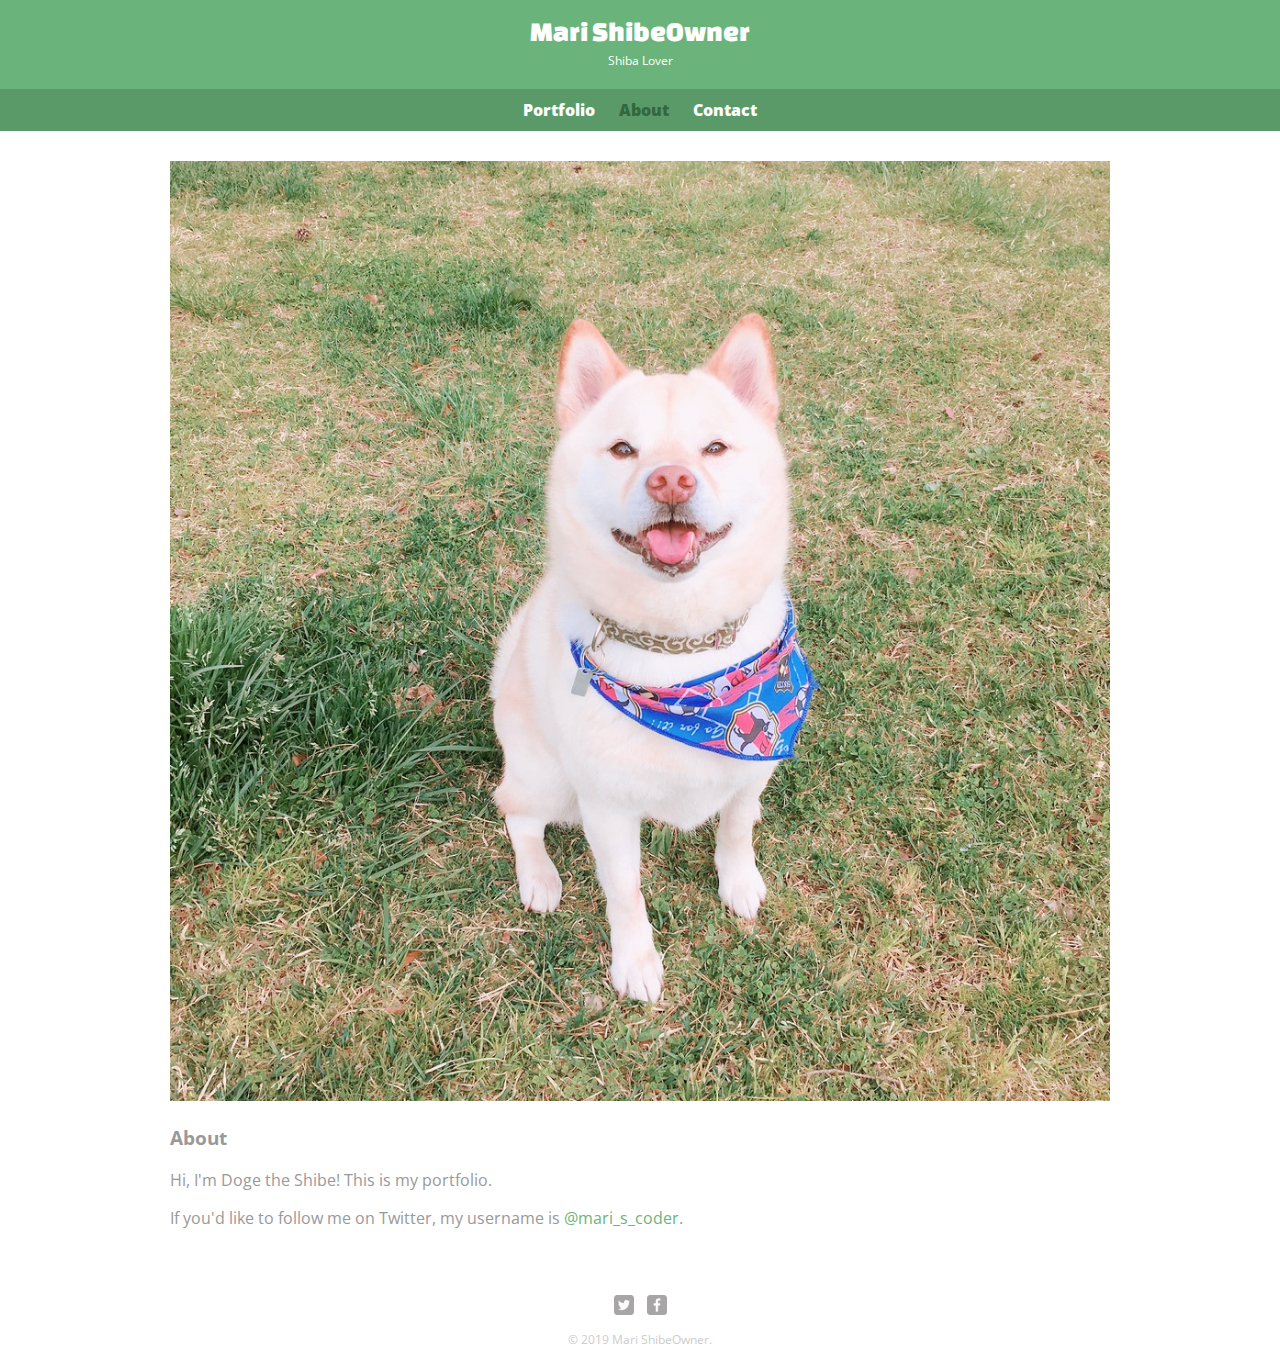
==== about.html @ 576730d1 "create about.html" ====
<!DOCTYPE html>
<html>
  <head>
    <meta charset="utf-8">
    <title>Mari ShibeOwner | Shiba Lover</title>
    <link rel="stylesheet" href="css/normalize.css">
    <link href="https://fonts.googleapis.com/css?family=Changa+One|Open+Sans:400,400i,700,700i,800&display=swap" rel="stylesheet">
    <link rel="stylesheet" href="css/main.css">
  </head>
  <body>
    <header>
      <a href="index.html" id="logo">
        <h1>Mari ShibeOwner</h1>
        <h2>Shiba Lover</h2>
      </a>
      <nav>
        <ul>
          <li><a href="index.html" >Portfolio</a></li>
          <li><a href="about.html" class="selected">About</a></li>
          <li><a href="contact.html">Contact</a></li>
        </ul>
      </nav>
    </header>
    <div id="wrapper">    
    <section>
      <img src="img/dogemw.jpg" alt="Photograph of Doge" class="profile-photo">
      <h3>About</h3>
      <p>Hi, I'm Doge the Shibe! This is my portfolio. </p>
      <p>If you'd like to follow me on Twitter, my username is <a href="twitter.com/mari_s_coder">@mari_s_coder.</a></p>
    </section>
    <footer>
      <a href="http://twitter.com/mari_s_coder"><img src="img/twitter-wrap.png" alt="Twitter Logo" class="social-icon"></a>
      <a href="http://facebook.com/addyourfbaccount"><img src="img/facebook-wrap.png" alt="Facebook Logo" class="social-icon"></a>
      <p>&copy; 2019 Mari ShibeOwner.</p>
  </footer>
  </div>
  </body>  
</html>
---- css/main.css ----
/*****************
GENERAL
******************/

body {
  font-family: 'Open Sans', sans-seif;
}


#wrapper {
  max-width: 940px;
  margin: 0 auto;
  padding: 0 5%;
}

a {
  text-decoration: none;
}
  
img {
  max-width: 100%;
}

/*****************
HEADING
******************/

header {
  float: left;
  margin: 0 0  30px 0;
  padding: 5px 0 0 0;
  width: 100%;
}

#logo {
  text-align: center;
  margin: 0;
}

h1 {
  font-family: 'Changa One', sans-serif;
  margin: 15px 0;
  font-size: 1.75em;
  font-weight: normal;
  line-height: 0.8em;
}

h2 {
  font-size: 0.75em;
  margin: -5px 0 0;
  font-weight: normal;
}

/*****************
NAVIGATION
******************/

nav {
  text-align: center;
  padding: 10px 0;
  margin: 20px 0 0;
}

nav ul {
  list-style: none;
  margin: 0 10px;
  padding: 0;
}

nav li {
  display: inline-block;
}

nav a {
  font-weight: 800;
  padding: 15px 10px;
}
/*****************
FOOTER
******************/

footer {
  font-size: 0.75em;
  text-align: center;
  clear: both;
  padding-top: 50px;
  color: #ccc;
}

.social-icon {
  width: 20px;
  height: 20px;
  margin: 0 5px;
}
/*****************
PAGE: PORTFOLIO
******************/

#gallery {
  margin: 0;
  padding: 0;
  list-style: none;
}

#gallery li {
  float: left;
  width: 45%;
  margin: 2.5%;
  background-color: #f5f5f5;
  color: #bdc3c7;
}

#gallery li a p {
  margin: 0;
  padding: 5%;
  font-size: 0.75em;
  color: #bdc3c7;
}




/*****************
COLORS
******************/

/* site body */
body {
  background-color: #fff;
  color: #999;
}

/* green header */
header {
  background: #6ab47b;
  border-color: #599a68;
}

/* nav background on mobile */
nav {
  background: #599a68;
}

/* logo text */
h1, h2 {
  color: #fff;
}

/* links */
a {
  color: #6ab47b;
}

/* nav link */
nav a, nav a:visited {
  color: #fff;
}
/* selected nav link */
nav a.selected, nav a:hover {
  color: #32673f;
}
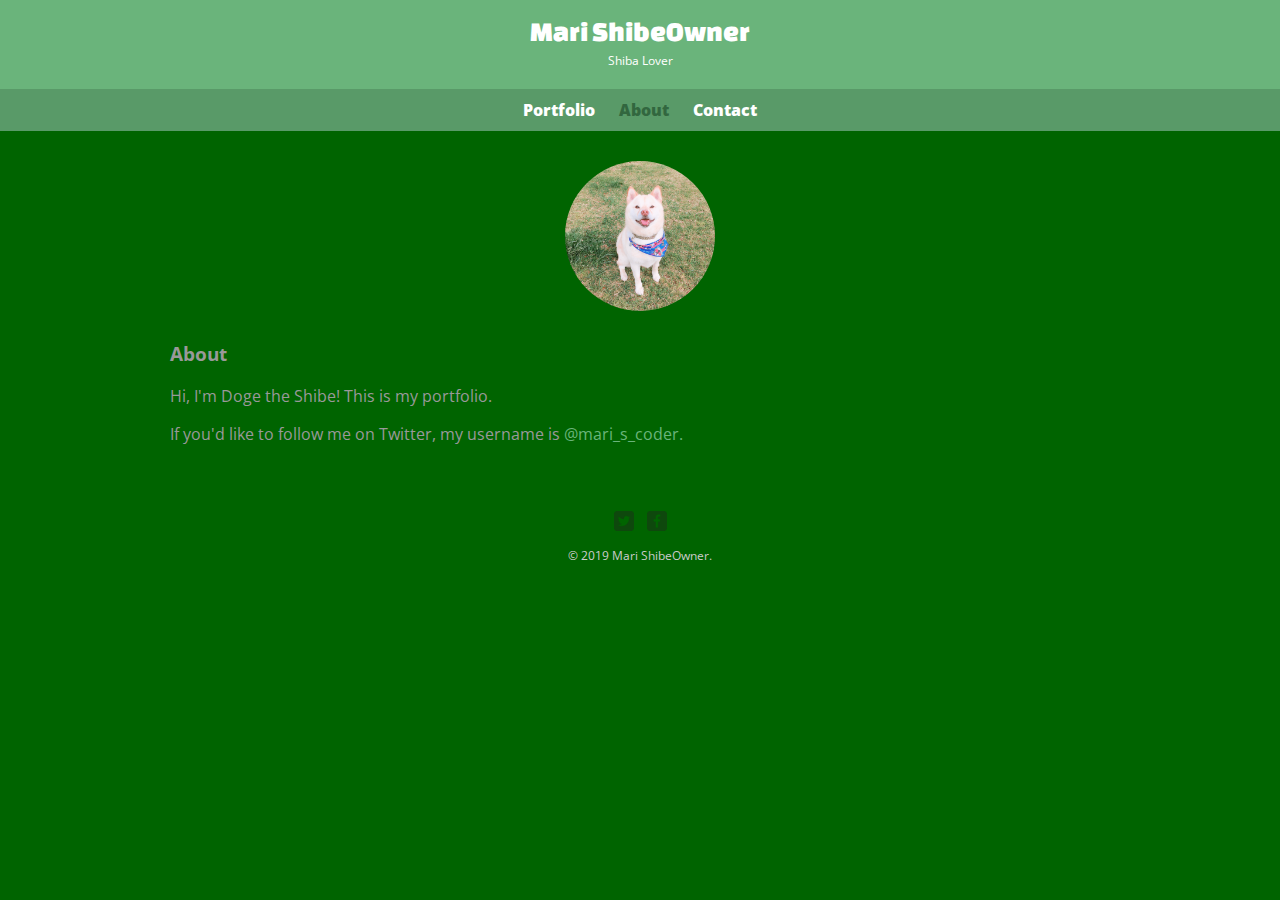
==== commit af01336d: "add responsive css" ====
--- a/about.html
+++ b/about.html
@@ -6,6 +6,7 @@
     <link rel="stylesheet" href="css/normalize.css">
     <link href="https://fonts.googleapis.com/css?family=Changa+One|Open+Sans:400,400i,700,700i,800&display=swap" rel="stylesheet">
     <link rel="stylesheet" href="css/main.css">
+    <link rel="stylesheet" href="css/responsive.css">
   </head>
   <body>
     <header>
--- a/css/main.css
+++ b/css/main.css
@@ -19,6 +19,10 @@
   
 img {
   max-width: 100%;
+}
+
+h3 {
+  margin: 0 0 1em 0;
 }
 
 /*****************
@@ -117,7 +121,47 @@
   color: #bdc3c7;
 }
 
-
+/*****************
+PAGE: ABOUT
+******************/
+
+.profile-photo {
+  display: block;
+  max-width: 150px;
+  margin: 0 auto 30px;
+  border-radius: 100%;
+}
+
+/*****************
+PAGE: CONTACT
+******************/
+.contact-info {
+  list-style: none;
+  padding: 0;
+  margin: 0;
+  font-size: 0.9em;
+}
+
+.contact-info a {
+  display: block;
+  min-height: 20px;
+  background-repeat: no-repeat;
+  background-size: 20px 20px;
+  padding: 0 0 0 30px;
+  margin: 0 0 10px;
+}
+
+.contact-info li.phone a {
+  background-image: url('../img/phone.png');
+}
+
+.contact-info li.mail a {
+  background-image: url('../img/mail.png');
+}
+
+.contact-info li.twitter a {
+  background-image: url('../img/twitter.png');
+}
 
 
 /*****************
--- a/css/responsive.css
+++ b/css/responsive.css
@@ -0,0 +1,11 @@
+@media screen and (min-width: 480px) {
+  body {
+    background: navy;
+  }
+}
+
+@media screen and (min-width: 660px) {
+  body {
+    background: darkgreen;
+  }
+}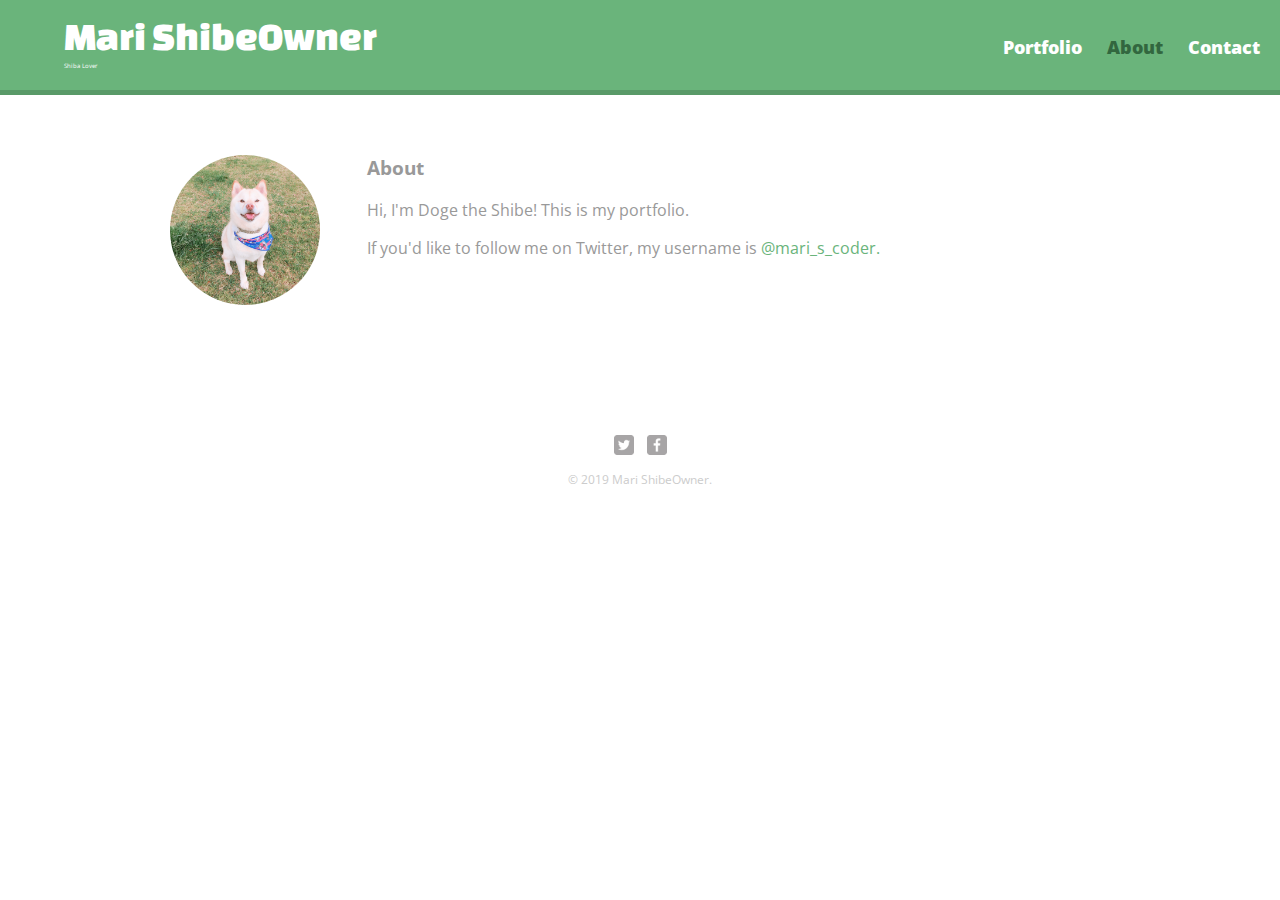
==== commit ecd5e353: "add viewport and responsive 660px min css" ====
--- a/about.html
+++ b/about.html
@@ -7,6 +7,7 @@
     <link href="https://fonts.googleapis.com/css?family=Changa+One|Open+Sans:400,400i,700,700i,800&display=swap" rel="stylesheet">
     <link rel="stylesheet" href="css/main.css">
     <link rel="stylesheet" href="css/responsive.css">
+    <meta name="viewport" content="width=device-width, initial-scale=1.0">
   </head>
   <body>
     <header>
--- a/css/responsive.css
+++ b/css/responsive.css
@@ -1,11 +1,80 @@
 @media screen and (min-width: 480px) {
-  body {
-    background: navy;
+  /************************
+  TWO COLUMN LAYOUT
+  *************************/
+  
+  #primary {
+    width: 50%;
+    float: left;
   }
+  
+  #secondary {
+    width: 40%;
+    float: right;
+  }
+  
+  /************************
+    3 * 5 = 15
+  100% - 15% = 85%
+  85 / 3 = 28.333333
+  *************************/
+  
+  /************************
+  PAGE: PORTFOLIO
+  *************************/
+  
+  #gallery li {
+    width: 28.3333%;
+  }
+  
+  #gallery li:nth-chid(4n) {
+    clear: left;
+  }
+  
+   /************************
+  PAGE: PORTFOLIO
+  *************************/
+  
+  .profile-photo {
+    float: left;
+    margin: 0 5% 80px 0;
+  }
+  
 }
 
 @media screen and (min-width: 660px) {
-  body {
-    background: darkgreen;
+  
+   /************************
+  HEADER
+  *************************/
+  
+  nav {
+    background: none;
+    float: right;
+    font-size: 1.125em;
+    text-align: right;
+    width: 45%;
   }
+  
+  #logo {
+    float: left;
+    margin-left: 5%;
+    text-align: left;
+    width: 45%;
+  }
+  
+  h1 {
+    font-size: 2.5em;
+  }
+  
+  h2 {
+    font-size: 0.025em;
+    margin-bottom: 20px;
+  }
+  
+  header {
+    border-bottom: 5px solid #599a68;
+    margin-bottom: 60px;
+  }
+  
 }